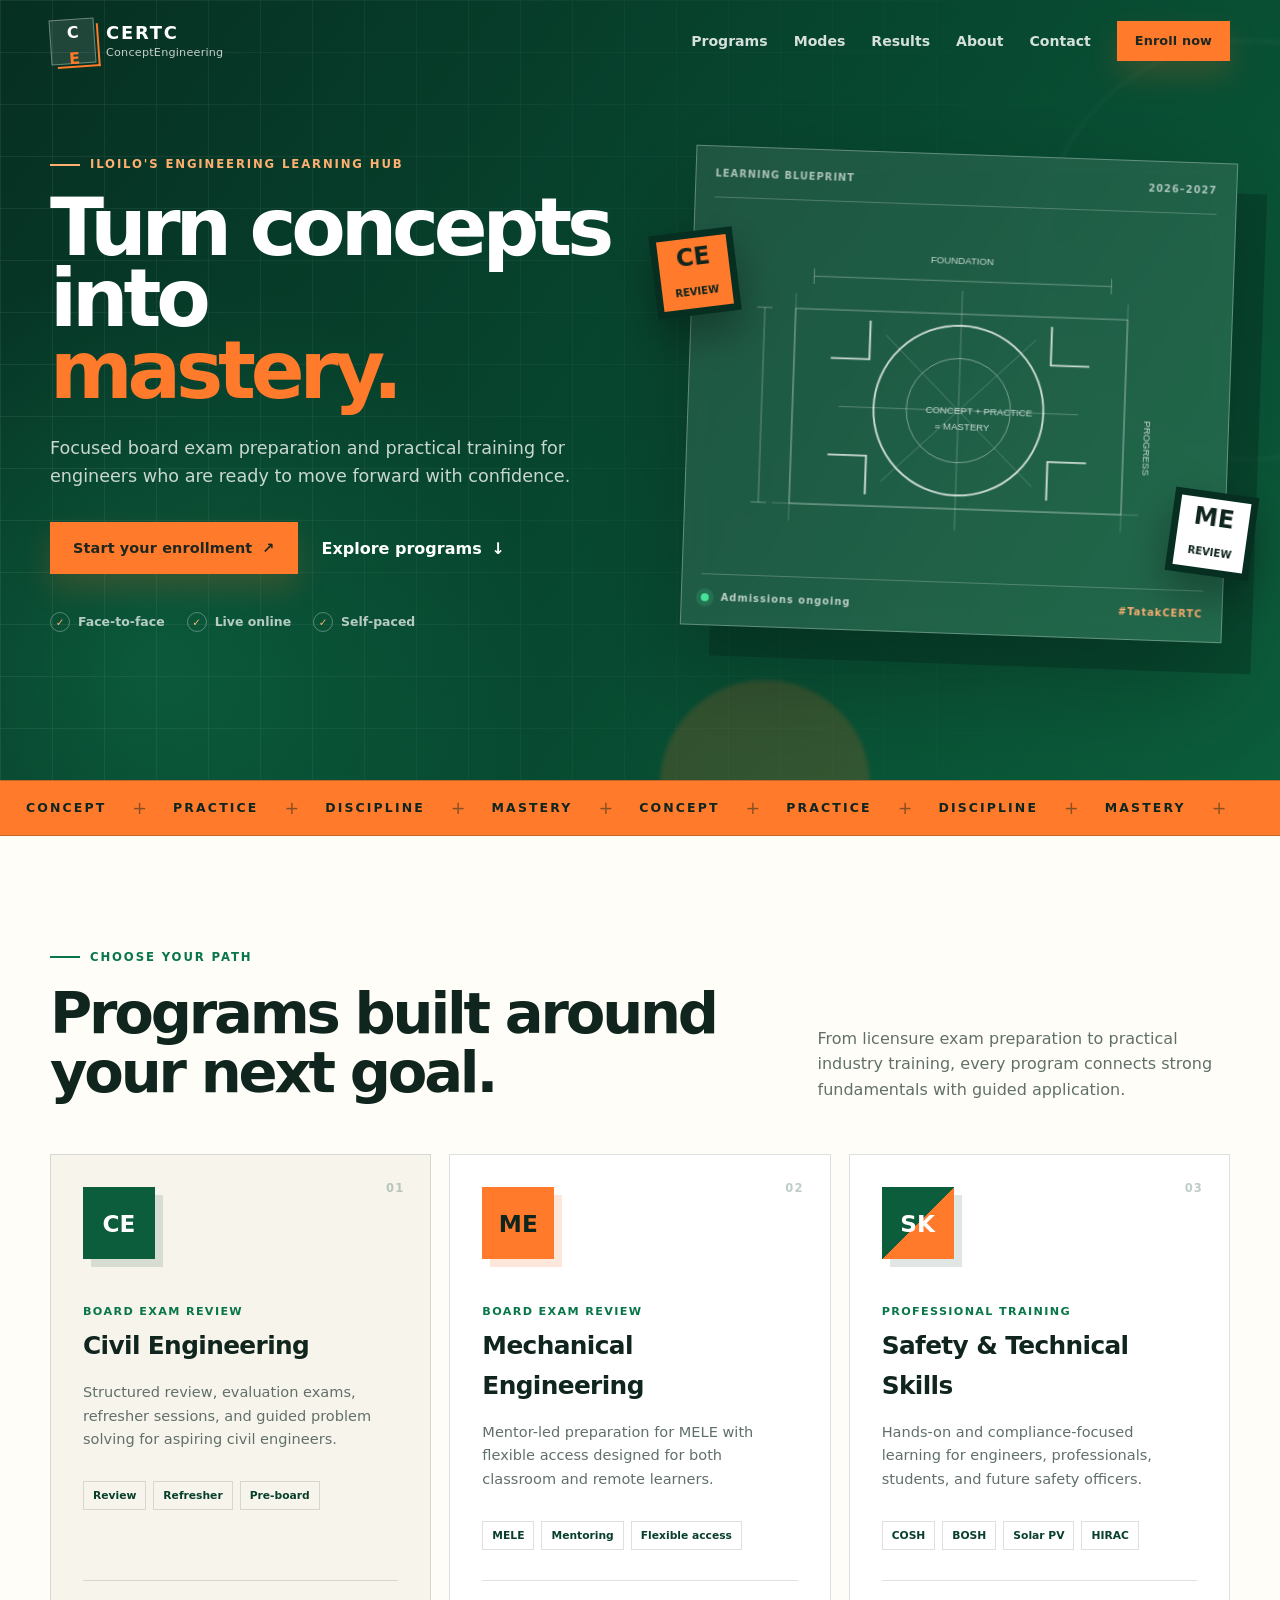
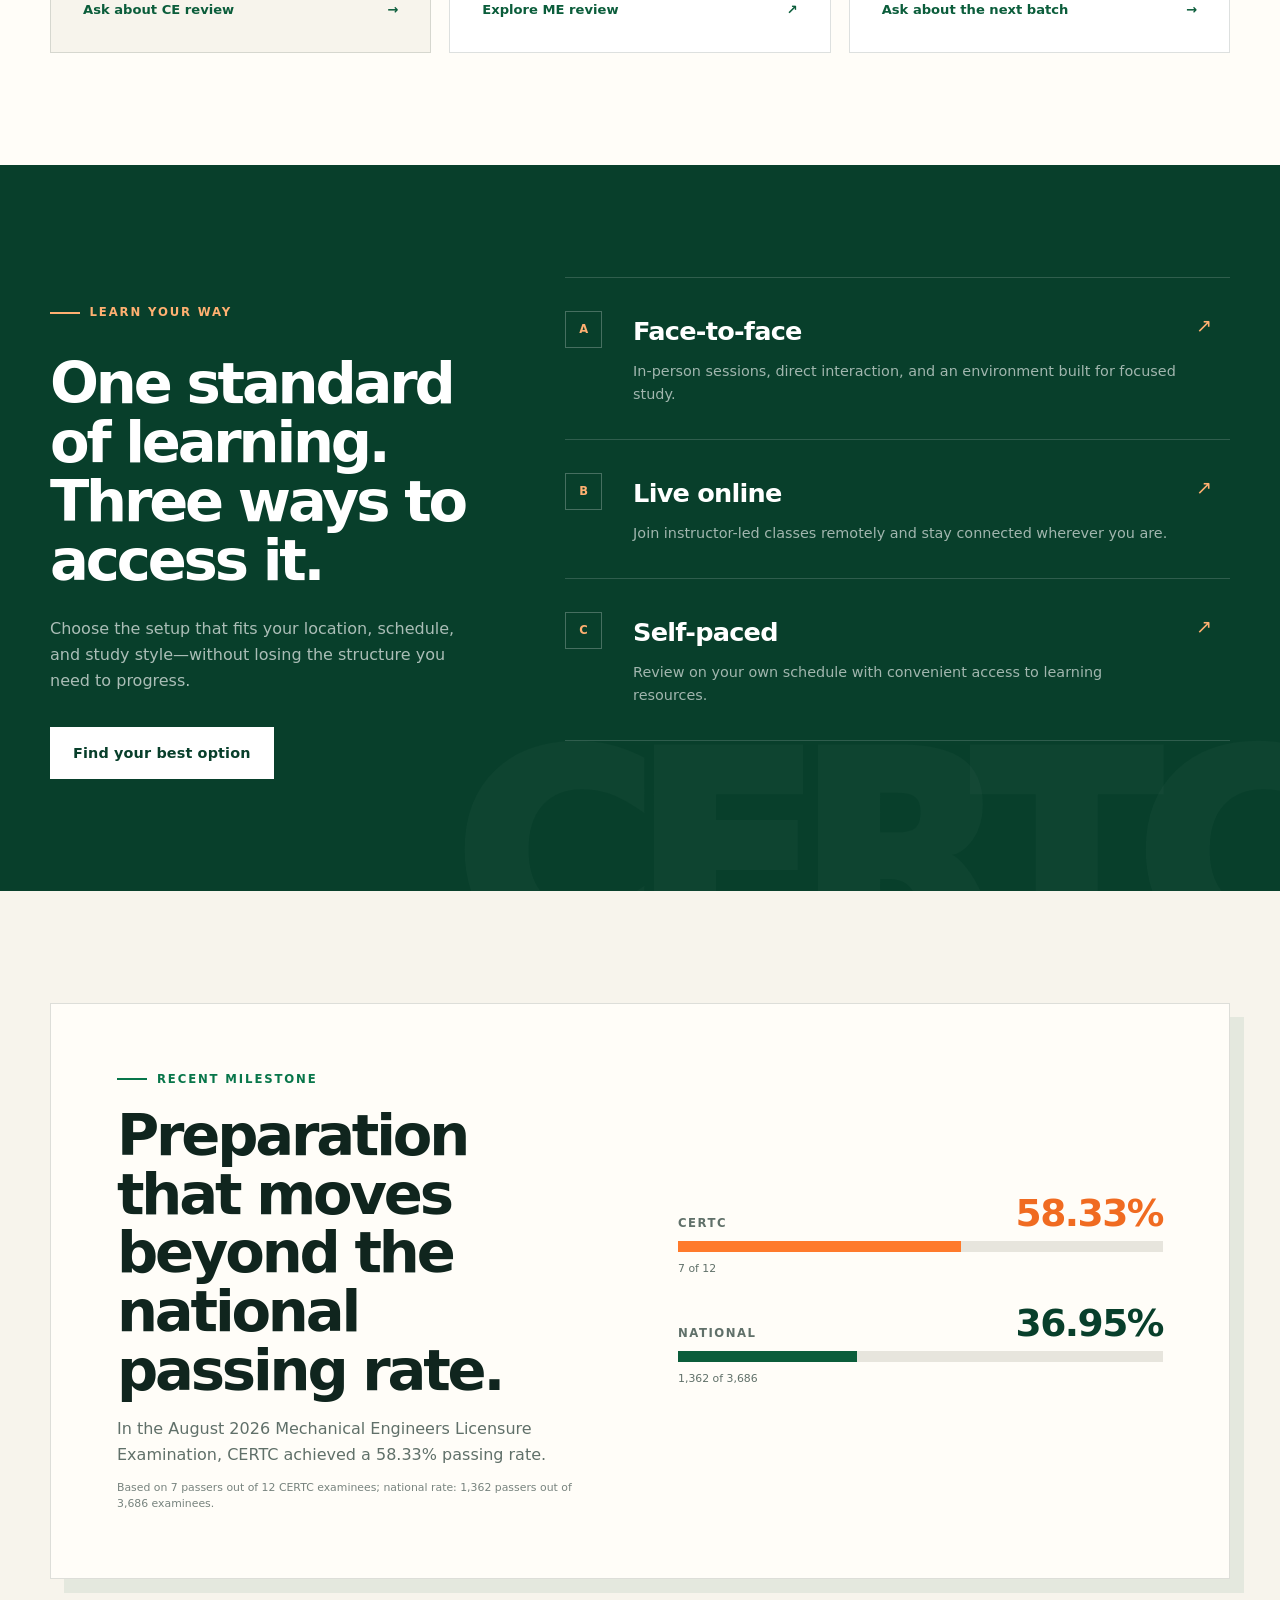
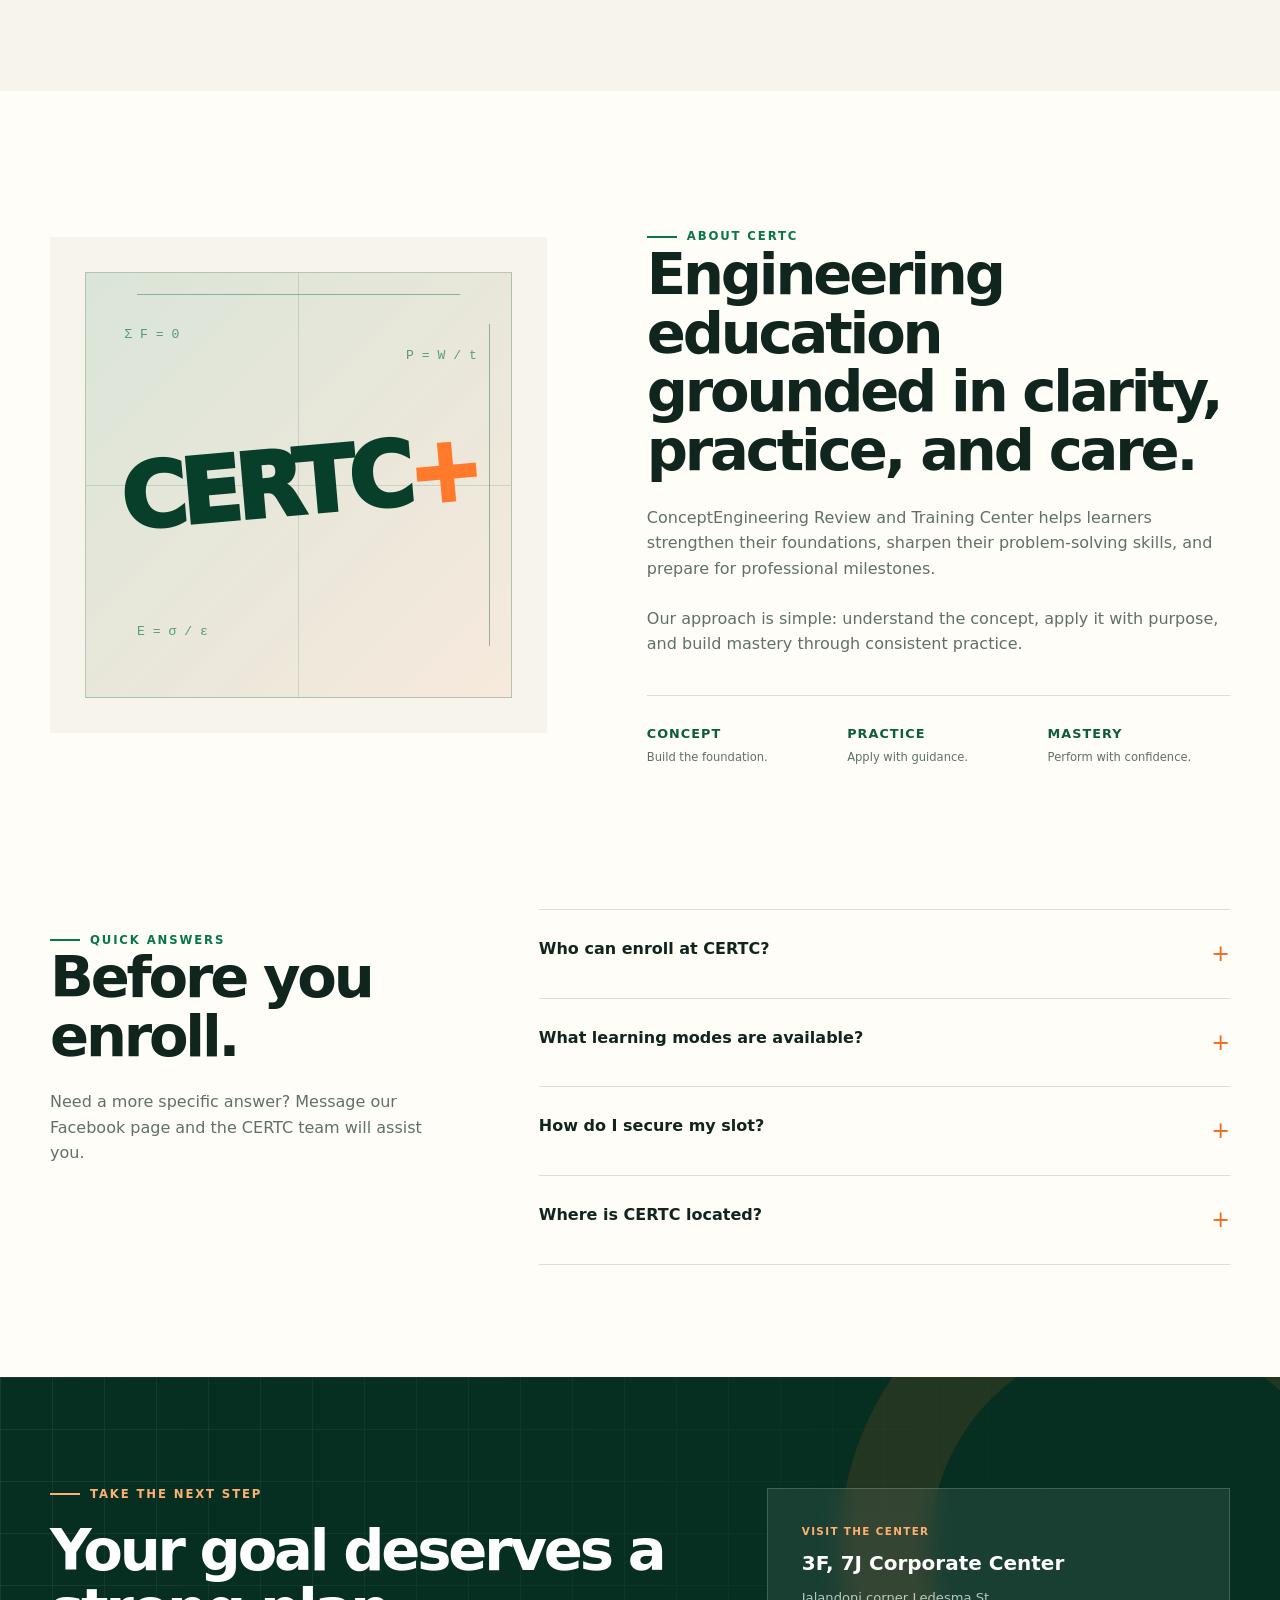
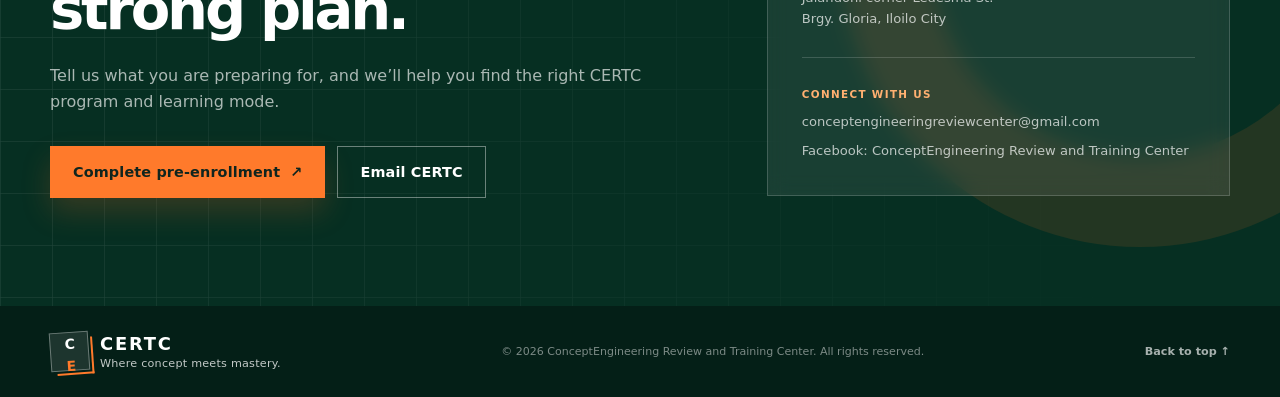
==== index.html @ d8541976 "Build public CERTC website" ====
<!doctype html>
<html lang="en">
<head>
  <meta charset="utf-8">
  <meta name="viewport" content="width=device-width, initial-scale=1">
  <meta name="description" content="ConceptEngineering Review and Training Center offers board exam review, engineering training, and practical skills development in Iloilo City.">
  <meta name="theme-color" content="#0b5d3b">
  <meta property="og:title" content="CERTC | Where Concept Meets Mastery">
  <meta property="og:description" content="Board exam preparation and hands-on engineering training built for future professionals.">
  <meta property="og:type" content="website">
  <title>CERTC | Where Concept Meets Mastery</title>
  <link rel="stylesheet" href="styles.css">
  <script src="script.js" defer></script>
</head>
<body>
  <a class="skip-link" href="#main">Skip to content</a>

  <header class="site-header" data-header>
    <div class="container nav-wrap">
      <a class="brand" href="#home" aria-label="CERTC home">
        <span class="brand-mark" aria-hidden="true">
          <span class="brand-c">C</span><span class="brand-e">E</span>
        </span>
        <span class="brand-copy">
          <strong>CERTC</strong>
          <small>ConceptEngineering</small>
        </span>
      </a>

      <button class="nav-toggle" type="button" aria-expanded="false" aria-controls="site-nav" data-nav-toggle>
        <span class="sr-only">Open navigation</span>
        <span></span><span></span><span></span>
      </button>

      <nav class="site-nav" id="site-nav" aria-label="Primary navigation" data-nav>
        <a href="#programs">Programs</a>
        <a href="#modes">Modes</a>
        <a href="#results">Results</a>
        <a href="#about">About</a>
        <a href="#contact">Contact</a>
        <a class="button button-small" href="https://forms.gle/C2k5zzbFbLTHfvHN9" target="_blank" rel="noreferrer">Enroll now</a>
      </nav>
    </div>
  </header>

  <main id="main">
    <section class="hero" id="home">
      <div class="hero-grid" aria-hidden="true"></div>
      <div class="hero-orb hero-orb-one" aria-hidden="true"></div>
      <div class="hero-orb hero-orb-two" aria-hidden="true"></div>

      <div class="container hero-layout">
        <div class="hero-copy reveal">
          <p class="eyebrow"><span></span> Iloilo's engineering learning hub</p>
          <h1>Turn concepts into <em>mastery.</em></h1>
          <p class="hero-lead">Focused board exam preparation and practical training for engineers who are ready to move forward with confidence.</p>
          <div class="hero-actions">
            <a class="button" href="https://forms.gle/C2k5zzbFbLTHfvHN9" target="_blank" rel="noreferrer">Start your enrollment <span aria-hidden="true">↗</span></a>
            <a class="text-link" href="#programs">Explore programs <span aria-hidden="true">↓</span></a>
          </div>
          <div class="hero-trust" aria-label="Available learning options">
            <span>Face-to-face</span>
            <span>Live online</span>
            <span>Self-paced</span>
          </div>
        </div>

        <div class="hero-visual reveal reveal-delay">
          <div class="blueprint-card">
            <div class="blueprint-topline">
              <span>LEARNING BLUEPRINT</span>
              <span>2026–2027</span>
            </div>
            <div class="blueprint-drawing" aria-hidden="true">
              <svg viewBox="0 0 520 390" role="img">
                <title>Abstract engineering blueprint</title>
                <g fill="none" stroke="currentColor">
                  <path d="M88 314V112h344v202z" opacity=".55"/>
                  <path d="M70 314h380M88 96v236M432 96v236" opacity=".28"/>
                  <circle cx="260" cy="212" r="88" stroke-width="2"/>
                  <circle cx="260" cy="212" r="54" opacity=".55"/>
                  <path d="M260 88v248M136 212h248" opacity=".35"/>
                  <path d="M182 136l156 152M338 136L182 288" opacity=".3"/>
                  <path d="M126 162h40v-40M394 162h-40v-40M126 262h40v40M394 262h-40v40" stroke-width="2"/>
                  <path d="M106 78h308M106 70v16M414 70v16M56 112v202M48 112h16M48 314h16" opacity=".45"/>
                </g>
                <g fill="currentColor" font-family="Arial, sans-serif" font-size="10">
                  <text x="226" y="216">CONCEPT + PRACTICE</text>
                  <text x="236" y="232">= MASTERY</text>
                  <text x="226" y="60">FOUNDATION</text>
                  <text x="453" y="216" transform="rotate(90 453 216)">PROGRESS</text>
                </g>
              </svg>
            </div>
            <div class="blueprint-caption">
              <span class="status-dot"></span>
              <span>Admissions ongoing</span>
              <strong>#TatakCERTC</strong>
            </div>
          </div>
          <div class="floating-note note-one"><strong>CE</strong><span>Review</span></div>
          <div class="floating-note note-two"><strong>ME</strong><span>Review</span></div>
        </div>
      </div>
    </section>

    <section class="ticker" aria-label="CERTC learning focus">
      <div class="ticker-track">
        <span>CONCEPT</span><i>+</i><span>PRACTICE</span><i>+</i><span>DISCIPLINE</span><i>+</i><span>MASTERY</span><i>+</i>
        <span>CONCEPT</span><i>+</i><span>PRACTICE</span><i>+</i><span>DISCIPLINE</span><i>+</i><span>MASTERY</span><i>+</i>
      </div>
    </section>

    <section class="section programs" id="programs">
      <div class="container">
        <div class="section-heading reveal">
          <div>
            <p class="eyebrow dark"><span></span> Choose your path</p>
            <h2>Programs built around your next goal.</h2>
          </div>
          <p>From licensure exam preparation to practical industry training, every program connects strong fundamentals with guided application.</p>
        </div>

        <div class="program-grid">
          <article class="program-card program-featured reveal">
            <div class="program-number">01</div>
            <div class="program-icon" aria-hidden="true">CE</div>
            <p class="card-kicker">Board exam review</p>
            <h3>Civil Engineering</h3>
            <p>Structured review, evaluation exams, refresher sessions, and guided problem solving for aspiring civil engineers.</p>
            <ul class="tag-list" aria-label="Civil Engineering program features">
              <li>Review</li><li>Refresher</li><li>Pre-board</li>
            </ul>
            <a href="#contact" class="card-link">Ask about CE review <span aria-hidden="true">→</span></a>
          </article>

          <article class="program-card reveal">
            <div class="program-number">02</div>
            <div class="program-icon orange" aria-hidden="true">ME</div>
            <p class="card-kicker">Board exam review</p>
            <h3>Mechanical Engineering</h3>
            <p>Mentor-led preparation for MELE with flexible access designed for both classroom and remote learners.</p>
            <ul class="tag-list" aria-label="Mechanical Engineering program features">
              <li>MELE</li><li>Mentoring</li><li>Flexible access</li>
            </ul>
            <a href="https://forms.gle/fsKXV4sPPTVLDUfm8" target="_blank" rel="noreferrer" class="card-link">Explore ME review <span aria-hidden="true">↗</span></a>
          </article>

          <article class="program-card reveal">
            <div class="program-number">03</div>
            <div class="program-icon mixed" aria-hidden="true">SK</div>
            <p class="card-kicker">Professional training</p>
            <h3>Safety & Technical Skills</h3>
            <p>Hands-on and compliance-focused learning for engineers, professionals, students, and future safety officers.</p>
            <ul class="tag-list" aria-label="Technical training examples">
              <li>COSH</li><li>BOSH</li><li>Solar PV</li><li>HIRAC</li>
            </ul>
            <a href="#contact" class="card-link">Ask about the next batch <span aria-hidden="true">→</span></a>
          </article>
        </div>
      </div>
    </section>

    <section class="section modes" id="modes">
      <div class="container modes-layout">
        <div class="modes-copy reveal">
          <p class="eyebrow light"><span></span> Learn your way</p>
          <h2>One standard of learning. Three ways to access it.</h2>
          <p>Choose the setup that fits your location, schedule, and study style—without losing the structure you need to progress.</p>
          <a class="button button-light" href="https://forms.gle/C2k5zzbFbLTHfvHN9" target="_blank" rel="noreferrer">Find your best option</a>
        </div>

        <div class="mode-list">
          <article class="mode-item reveal">
            <span class="mode-index">A</span>
            <div><h3>Face-to-face</h3><p>In-person sessions, direct interaction, and an environment built for focused study.</p></div>
            <span class="mode-arrow" aria-hidden="true">↗</span>
          </article>
          <article class="mode-item reveal">
            <span class="mode-index">B</span>
            <div><h3>Live online</h3><p>Join instructor-led classes remotely and stay connected wherever you are.</p></div>
            <span class="mode-arrow" aria-hidden="true">↗</span>
          </article>
          <article class="mode-item reveal">
            <span class="mode-index">C</span>
            <div><h3>Self-paced</h3><p>Review on your own schedule with convenient access to learning resources.</p></div>
            <span class="mode-arrow" aria-hidden="true">↗</span>
          </article>
        </div>
      </div>
    </section>

    <section class="section results" id="results">
      <div class="container">
        <div class="results-panel reveal">
          <div class="results-copy">
            <p class="eyebrow dark"><span></span> Recent milestone</p>
            <h2>Preparation that moves beyond the national passing rate.</h2>
            <p>In the August 2026 Mechanical Engineers Licensure Examination, CERTC achieved a 58.33% passing rate.</p>
            <small>Based on 7 passers out of 12 CERTC examinees; national rate: 1,362 passers out of 3,686 examinees.</small>
          </div>
          <div class="stat-comparison" aria-label="August 2026 MELE passing rates">
            <div class="stat-block certc-stat">
              <span class="stat-label">CERTC</span>
              <strong data-count="58.33">58.33%</strong>
              <div class="stat-bar"><span style="--bar: 58.33%"></span></div>
              <small>7 of 12</small>
            </div>
            <div class="stat-block">
              <span class="stat-label">National</span>
              <strong data-count="36.95">36.95%</strong>
              <div class="stat-bar"><span style="--bar: 36.95%"></span></div>
              <small>1,362 of 3,686</small>
            </div>
          </div>
        </div>
      </div>
    </section>

    <section class="section about" id="about">
      <div class="container about-layout">
        <div class="about-visual reveal" aria-hidden="true">
          <div class="about-frame">
            <div class="formula formula-one">Σ F = 0</div>
            <div class="formula formula-two">P = W / t</div>
            <div class="formula formula-three">E = σ / ε</div>
            <div class="about-monogram">CERTC</div>
            <span class="dimension-line dimension-top"></span>
            <span class="dimension-line dimension-side"></span>
          </div>
        </div>
        <div class="about-copy reveal">
          <p class="eyebrow dark"><span></span> About CERTC</p>
          <h2>Engineering education grounded in clarity, practice, and care.</h2>
          <p>ConceptEngineering Review and Training Center helps learners strengthen their foundations, sharpen their problem-solving skills, and prepare for professional milestones.</p>
          <p>Our approach is simple: understand the concept, apply it with purpose, and build mastery through consistent practice.</p>
          <div class="value-row">
            <div><strong>Concept</strong><span>Build the foundation.</span></div>
            <div><strong>Practice</strong><span>Apply with guidance.</span></div>
            <div><strong>Mastery</strong><span>Perform with confidence.</span></div>
          </div>
        </div>
      </div>
    </section>

    <section class="section faq" id="faq">
      <div class="container faq-layout">
        <div class="faq-heading reveal">
          <p class="eyebrow dark"><span></span> Quick answers</p>
          <h2>Before you enroll.</h2>
          <p>Need a more specific answer? Message our Facebook page and the CERTC team will assist you.</p>
        </div>
        <div class="accordion" data-accordion>
          <details class="reveal">
            <summary>Who can enroll at CERTC?<span aria-hidden="true">+</span></summary>
            <p>Engineering graduates preparing for licensure exams, students strengthening their foundations, and professionals pursuing technical or safety training may enroll in applicable programs.</p>
          </details>
          <details class="reveal">
            <summary>What learning modes are available?<span aria-hidden="true">+</span></summary>
            <p>Availability depends on the program. CERTC offers face-to-face, live online, and self-paced options across selected review programs.</p>
          </details>
          <details class="reveal">
            <summary>How do I secure my slot?<span aria-hidden="true">+</span></summary>
            <p>Open the pre-enrollment form, complete the required details, follow the payment instructions, and send your proof of payment to the CERTC Facebook page for confirmation.</p>
          </details>
          <details class="reveal">
            <summary>Where is CERTC located?<span aria-hidden="true">+</span></summary>
            <p>CERTC is at 3F, 7J Corporate Center, Jalandoni corner Ledesma Street, Barangay Gloria, Iloilo City.</p>
          </details>
        </div>
      </div>
    </section>

    <section class="contact" id="contact">
      <div class="contact-grid" aria-hidden="true"></div>
      <div class="container contact-layout">
        <div class="contact-copy reveal">
          <p class="eyebrow light"><span></span> Take the next step</p>
          <h2>Your goal deserves a strong plan.</h2>
          <p>Tell us what you are preparing for, and we’ll help you find the right CERTC program and learning mode.</p>
          <div class="contact-actions">
            <a class="button button-orange" href="https://forms.gle/C2k5zzbFbLTHfvHN9" target="_blank" rel="noreferrer">Complete pre-enrollment <span aria-hidden="true">↗</span></a>
            <a class="button button-ghost" href="mailto:conceptengineeringreviewcenter@gmail.com">Email CERTC</a>
          </div>
        </div>
        <address class="contact-card reveal">
          <p class="contact-label">Visit the center</p>
          <strong>3F, 7J Corporate Center</strong>
          <span>Jalandoni corner Ledesma St.<br>Brgy. Gloria, Iloilo City</span>
          <hr>
          <p class="contact-label">Connect with us</p>
          <a href="mailto:conceptengineeringreviewcenter@gmail.com">conceptengineeringreviewcenter@gmail.com</a>
          <span>Facebook: ConceptEngineering Review and Training Center</span>
        </address>
      </div>
    </section>
  </main>

  <footer class="site-footer">
    <div class="container footer-layout">
      <a class="brand footer-brand" href="#home" aria-label="Back to top">
        <span class="brand-mark" aria-hidden="true"><span class="brand-c">C</span><span class="brand-e">E</span></span>
        <span class="brand-copy"><strong>CERTC</strong><small>Where concept meets mastery.</small></span>
      </a>
      <p>© <span data-year></span> ConceptEngineering Review and Training Center. All rights reserved.</p>
      <a class="back-top" href="#home">Back to top ↑</a>
    </div>
  </footer>
</body>
</html>
---- styles.css ----
:root {
  --green-950: #062f22;
  --green-900: #083f2b;
  --green-800: #0b5d3b;
  --green-700: #08764a;
  --green-500: #19a86b;
  --orange-600: #f06b21;
  --orange-500: #ff7a2b;
  --orange-300: #ffb071;
  --cream: #f7f4ec;
  --paper: #fffdf8;
  --ink: #10251e;
  --muted: #607069;
  --line: rgba(16, 37, 30, .14);
  --shadow: 0 30px 80px rgba(5, 54, 36, .14);
  --radius: 24px;
  --container: min(1180px, calc(100% - 40px));
}

* { box-sizing: border-box; }
html { scroll-behavior: smooth; scroll-padding-top: 90px; }
body {
  margin: 0;
  background: var(--paper);
  color: var(--ink);
  font-family: Inter, ui-sans-serif, system-ui, -apple-system, BlinkMacSystemFont, "Segoe UI", sans-serif;
  line-height: 1.6;
  overflow-x: hidden;
}

body.nav-open { overflow: hidden; }
a { color: inherit; }
img, svg { display: block; max-width: 100%; }
button, input, textarea { font: inherit; }

.container { width: var(--container); margin-inline: auto; }
.sr-only {
  position: absolute;
  width: 1px;
  height: 1px;
  padding: 0;
  margin: -1px;
  overflow: hidden;
  clip: rect(0, 0, 0, 0);
  white-space: nowrap;
  border: 0;
}
.skip-link {
  position: fixed;
  z-index: 999;
  top: 12px;
  left: 12px;
  padding: 10px 14px;
  background: white;
  color: var(--green-900);
  border-radius: 8px;
  transform: translateY(-150%);
}
.skip-link:focus { transform: translateY(0); }

.site-header {
  position: fixed;
  z-index: 100;
  inset: 0 0 auto;
  height: 82px;
  color: white;
  transition: background .25s ease, box-shadow .25s ease, height .25s ease;
}
.site-header.scrolled {
  height: 72px;
  background: rgba(6, 47, 34, .93);
  box-shadow: 0 10px 40px rgba(0, 0, 0, .18);
  backdrop-filter: blur(14px);
}
.nav-wrap { height: 100%; display: flex; align-items: center; justify-content: space-between; }
.brand { display: inline-flex; align-items: center; gap: 11px; text-decoration: none; }
.brand-mark {
  position: relative;
  display: grid;
  place-items: center;
  width: 45px;
  height: 45px;
  border: 1px solid rgba(255,255,255,.35);
  background: rgba(255,255,255,.1);
  font-weight: 900;
  letter-spacing: -.12em;
  transform: rotate(-4deg);
}
.brand-mark::after {
  content: "";
  position: absolute;
  inset: 5px -5px -5px 5px;
  border-right: 2px solid var(--orange-500);
  border-bottom: 2px solid var(--orange-500);
}
.brand-c { color: #fff; }
.brand-e { color: var(--orange-500); }
.brand-copy { display: grid; line-height: 1.05; }
.brand-copy strong { font-size: 1.12rem; letter-spacing: .1em; }
.brand-copy small { margin-top: 4px; font-size: .7rem; opacity: .76; letter-spacing: .02em; }

.site-nav { display: flex; align-items: center; gap: 26px; }
.site-nav > a:not(.button) {
  position: relative;
  color: rgba(255,255,255,.83);
  font-size: .88rem;
  font-weight: 650;
  text-decoration: none;
}
.site-nav > a:not(.button)::after {
  content: "";
  position: absolute;
  left: 0;
  right: 100%;
  bottom: -8px;
  height: 2px;
  background: var(--orange-500);
  transition: right .2s ease;
}
.site-nav > a:not(.button):hover::after,
.site-nav > a:not(.button):focus-visible::after { right: 0; }
.nav-toggle { display: none; }

.button {
  display: inline-flex;
  align-items: center;
  justify-content: center;
  gap: 10px;
  min-height: 52px;
  padding: 0 22px;
  border: 1px solid var(--orange-500);
  background: var(--orange-500);
  color: #1e271f;
  font-size: .9rem;
  font-weight: 800;
  letter-spacing: .01em;
  text-decoration: none;
  box-shadow: 0 14px 30px rgba(240,107,33,.2);
  transition: transform .2s ease, box-shadow .2s ease, background .2s ease;
}
.button:hover { transform: translateY(-2px); background: var(--orange-300); box-shadow: 0 18px 34px rgba(240,107,33,.28); }
.button:focus-visible, a:focus-visible, button:focus-visible, summary:focus-visible { outline: 3px solid #ffd4b3; outline-offset: 4px; }
.button-small { min-height: 40px; padding-inline: 17px; font-size: .8rem; }
.button-light { background: white; border-color: white; color: var(--green-900); box-shadow: none; }
.button-light:hover { background: var(--orange-300); border-color: var(--orange-300); }
.button-orange { background: var(--orange-500); color: var(--ink); }
.button-ghost { background: transparent; color: white; border-color: rgba(255,255,255,.4); box-shadow: none; }
.button-ghost:hover { background: white; color: var(--green-900); border-color: white; }

.hero {
  position: relative;
  min-height: 780px;
  padding: 154px 0 96px;
  background:
    radial-gradient(circle at 12% 85%, rgba(25,168,107,.25), transparent 30%),
    linear-gradient(125deg, var(--green-950), #074a31 58%, #0b5d3b);
  color: white;
  isolation: isolate;
  overflow: hidden;
}
.hero-grid,
.contact-grid {
  position: absolute;
  z-index: -1;
  inset: 0;
  opacity: .11;
  background-image:
    linear-gradient(rgba(255,255,255,.6) 1px, transparent 1px),
    linear-gradient(90deg, rgba(255,255,255,.6) 1px, transparent 1px);
  background-size: 52px 52px;
  mask-image: linear-gradient(to right, black, transparent 90%);
}
.hero-orb { position: absolute; z-index: -1; border-radius: 50%; filter: blur(2px); }
.hero-orb-one { width: 420px; height: 420px; right: -180px; top: 40px; border: 1px solid rgba(255,255,255,.15); }
.hero-orb-two { width: 210px; height: 210px; right: 32%; bottom: -110px; background: rgba(240,107,33,.18); }
.hero-layout { display: grid; grid-template-columns: 1.02fr .98fr; align-items: center; gap: 74px; }
.eyebrow {
  display: flex;
  align-items: center;
  gap: 10px;
  margin: 0 0 18px;
  color: var(--orange-300);
  font-size: .73rem;
  font-weight: 800;
  letter-spacing: .16em;
  text-transform: uppercase;
}
.eyebrow span { width: 30px; height: 2px; background: currentColor; }
.eyebrow.dark { color: var(--green-700); }
.eyebrow.light { color: var(--orange-300); }
.hero h1 {
  max-width: 670px;
  margin: 0;
  font-size: clamp(3.5rem, 6.2vw, 6.9rem);
  line-height: .9;
  letter-spacing: -.065em;
}
.hero h1 em { display: block; color: var(--orange-500); font-style: normal; }
.hero-lead { max-width: 610px; margin: 28px 0 32px; color: rgba(255,255,255,.78); font-size: 1.1rem; }
.hero-actions { display: flex; align-items: center; gap: 24px; }
.text-link { color: white; font-weight: 750; text-decoration: none; }
.text-link span { display: inline-block; margin-left: 4px; transition: transform .2s ease; }
.text-link:hover span { transform: translateY(3px); }
.hero-trust { display: flex; flex-wrap: wrap; gap: 22px; margin-top: 38px; }
.hero-trust span { display: flex; align-items: center; gap: 8px; color: rgba(255,255,255,.7); font-size: .78rem; font-weight: 700; }
.hero-trust span::before { content: "✓"; display: grid; place-items: center; width: 18px; height: 18px; border: 1px solid rgba(255,255,255,.3); border-radius: 50%; color: var(--orange-300); font-size: .65rem; }

.hero-visual { position: relative; }
.blueprint-card {
  position: relative;
  padding: 19px;
  border: 1px solid rgba(255,255,255,.3);
  background: rgba(255,255,255,.09);
  box-shadow: 30px 30px 0 rgba(3,33,23,.32), 0 40px 100px rgba(0,0,0,.25);
  backdrop-filter: blur(12px);
  transform: rotate(2deg);
}
.blueprint-topline, .blueprint-caption { display: flex; justify-content: space-between; align-items: center; gap: 12px; font-size: .61rem; font-weight: 800; letter-spacing: .11em; }
.blueprint-topline { padding-bottom: 15px; border-bottom: 1px solid rgba(255,255,255,.22); color: rgba(255,255,255,.63); }
.blueprint-drawing { color: rgba(255,255,255,.76); }
.blueprint-caption { padding-top: 15px; border-top: 1px solid rgba(255,255,255,.22); }
.blueprint-caption strong { color: var(--orange-300); }
.status-dot { width: 8px; height: 8px; border-radius: 50%; background: #43e398; box-shadow: 0 0 0 5px rgba(67,227,152,.14); }
.blueprint-caption span:nth-child(2) { margin-right: auto; color: rgba(255,255,255,.7); }
.floating-note {
  position: absolute;
  display: grid;
  place-items: center;
  width: 84px;
  height: 84px;
  border: 7px solid var(--green-950);
  background: var(--orange-500);
  color: var(--ink);
  box-shadow: 0 20px 40px rgba(0,0,0,.3);
  transform: rotate(-7deg);
}
.floating-note strong { font-size: 1.5rem; line-height: 1; }
.floating-note span { font-size: .63rem; font-weight: 800; text-transform: uppercase; }
.note-one { top: 16%; left: -35px; }
.note-two { right: -24px; bottom: 12%; background: white; transform: rotate(8deg); }

.ticker { overflow: hidden; background: var(--orange-500); color: var(--ink); border-block: 1px solid rgba(16,37,30,.25); }
.ticker-track { display: flex; width: max-content; align-items: center; padding: 13px 0; animation: ticker 24s linear infinite; }
.ticker span { padding-inline: 26px; font-size: .78rem; font-weight: 900; letter-spacing: .17em; }
.ticker i { font-style: normal; font-size: 1.1rem; opacity: .5; }
@keyframes ticker { to { transform: translateX(-50%); } }

.section { padding: 112px 0; }
.section-heading { display: grid; grid-template-columns: 1.25fr .75fr; align-items: end; gap: 80px; margin-bottom: 52px; }
.section-heading h2,
.modes h2,
.results h2,
.about h2,
.faq h2,
.contact h2 {
  margin: 0;
  font-size: clamp(2.45rem, 4.5vw, 4.5rem);
  line-height: 1.02;
  letter-spacing: -.055em;
}
.section-heading > p, .modes-copy > p, .about-copy > p, .faq-heading > p { margin: 0; color: var(--muted); }

.programs { background: var(--paper); }
.program-grid { display: grid; grid-template-columns: repeat(3, 1fr); gap: 18px; }
.program-card {
  position: relative;
  display: flex;
  flex-direction: column;
  min-height: 470px;
  padding: 32px;
  border: 1px solid var(--line);
  background: white;
  overflow: hidden;
  transition: transform .25s ease, box-shadow .25s ease, border-color .25s ease;
}
.program-card:hover { transform: translateY(-8px); border-color: rgba(8,118,74,.35); box-shadow: var(--shadow); }
.program-featured { background: var(--cream); }
.program-number { position: absolute; top: 24px; right: 26px; color: rgba(8,63,43,.26); font-size: .72rem; font-weight: 900; letter-spacing: .1em; }
.program-icon { display: grid; place-items: center; width: 72px; height: 72px; margin-bottom: 44px; background: var(--green-800); color: white; font-size: 1.45rem; font-weight: 900; box-shadow: 8px 8px 0 rgba(8,63,43,.13); }
.program-icon.orange { background: var(--orange-500); color: var(--ink); box-shadow: 8px 8px 0 rgba(240,107,33,.16); }
.program-icon.mixed { background: linear-gradient(135deg, var(--green-800) 50%, var(--orange-500) 50%); }
.card-kicker { margin: 0 0 5px; color: var(--green-700); font-size: .7rem; font-weight: 850; letter-spacing: .12em; text-transform: uppercase; }
.program-card h3 { margin: 0; font-size: 1.55rem; letter-spacing: -.025em; }
.program-card > p:not(.card-kicker) { color: var(--muted); font-size: .91rem; }
.tag-list { display: flex; flex-wrap: wrap; gap: 7px; margin: 16px 0 30px; padding: 0; list-style: none; }
.tag-list li { padding: 5px 9px; border: 1px solid var(--line); color: var(--green-900); font-size: .67rem; font-weight: 750; }
.card-link { display: flex; justify-content: space-between; align-items: center; margin-top: auto; padding-top: 18px; border-top: 1px solid var(--line); color: var(--green-800); font-size: .82rem; font-weight: 850; text-decoration: none; }
.card-link span { transition: transform .2s ease; }
.card-link:hover span { transform: translateX(5px); }

.modes { position: relative; background: var(--green-900); color: white; overflow: hidden; }
.modes::before { content: "CERTC"; position: absolute; right: -30px; bottom: -105px; color: rgba(255,255,255,.025); font-size: 17rem; font-weight: 950; line-height: 1; letter-spacing: -.08em; }
.modes-layout { position: relative; display: grid; grid-template-columns: .78fr 1.22fr; gap: 90px; align-items: start; }
.modes-copy { position: sticky; top: 120px; }
.modes-copy > p { margin: 26px 0 34px; color: rgba(255,255,255,.66); }
.mode-list { border-top: 1px solid rgba(255,255,255,.16); }
.mode-item { display: grid; grid-template-columns: 48px 1fr 34px; gap: 20px; align-items: start; padding: 33px 0; border-bottom: 1px solid rgba(255,255,255,.16); }
.mode-index { display: grid; place-items: center; width: 37px; height: 37px; border: 1px solid rgba(255,255,255,.25); color: var(--orange-300); font-size: .72rem; font-weight: 900; }
.mode-item h3 { margin: 0 0 8px; font-size: 1.6rem; letter-spacing: -.03em; }
.mode-item p { margin: 0; color: rgba(255,255,255,.62); font-size: .9rem; }
.mode-arrow { color: var(--orange-300); font-size: 1.2rem; transition: transform .2s ease; }
.mode-item:hover .mode-arrow { transform: translate(4px, -4px); }

.results { background: var(--cream); }
.results-panel { display: grid; grid-template-columns: 1fr 1fr; gap: 76px; align-items: center; padding: 66px; border: 1px solid var(--line); background: var(--paper); box-shadow: 14px 14px 0 rgba(8,93,59,.08); }
.results-copy > p:not(.eyebrow) { margin-bottom: 12px; color: var(--muted); }
.results-copy > small { display: block; color: #77837e; font-size: .68rem; line-height: 1.5; }
.stat-comparison { display: grid; gap: 28px; }
.stat-block { display: grid; grid-template-columns: 1fr auto; align-items: end; gap: 8px 18px; }
.stat-label { color: var(--muted); font-size: .73rem; font-weight: 900; letter-spacing: .13em; text-transform: uppercase; }
.stat-block strong { color: var(--green-900); font-size: 2.35rem; line-height: 1; letter-spacing: -.04em; }
.certc-stat strong { color: var(--orange-600); }
.stat-bar { grid-column: 1 / -1; height: 11px; background: #e7e5dd; overflow: hidden; }
.stat-bar span { display: block; width: var(--bar); height: 100%; background: var(--green-800); transform-origin: left; animation: grow 1.1s ease both; }
.certc-stat .stat-bar span { background: var(--orange-500); }
.stat-block small { grid-column: 1 / -1; color: var(--muted); font-size: .68rem; }
@keyframes grow { from { transform: scaleX(0); } }

.about { background: var(--paper); }
.about-layout { display: grid; grid-template-columns: .92fr 1.08fr; align-items: center; gap: 100px; }
.about-visual { padding: 35px; background: var(--cream); }
.about-frame { position: relative; display: grid; place-items: center; aspect-ratio: 1; border: 1px solid rgba(8,93,59,.25); background: linear-gradient(135deg, rgba(8,118,74,.12), rgba(240,107,33,.08)); overflow: hidden; }
.about-frame::before, .about-frame::after { content: ""; position: absolute; background: rgba(8,93,59,.15); }
.about-frame::before { width: 1px; height: 100%; }
.about-frame::after { width: 100%; height: 1px; }
.about-monogram { z-index: 1; color: var(--green-900); font-size: clamp(3rem, 7vw, 6rem); font-weight: 950; letter-spacing: -.07em; transform: rotate(-5deg); }
.about-monogram::after { content: "+"; color: var(--orange-500); }
.formula { position: absolute; color: var(--green-700); font-family: ui-monospace, SFMono-Regular, Menlo, monospace; font-size: .82rem; opacity: .65; }
.formula-one { top: 12%; left: 9%; }
.formula-two { top: 17%; right: 8%; }
.formula-three { bottom: 13%; left: 12%; }
.dimension-line { position: absolute; opacity: .4; }
.dimension-top { inset: 5% 12% auto; border-top: 1px solid var(--green-800); }
.dimension-side { inset: 12% 5% 12% auto; border-right: 1px solid var(--green-800); }
.about-copy > p { margin: 24px 0 0; }
.value-row { display: grid; grid-template-columns: repeat(3, 1fr); gap: 18px; margin-top: 38px; padding-top: 28px; border-top: 1px solid var(--line); }
.value-row div { display: grid; gap: 4px; }
.value-row strong { color: var(--green-800); font-size: .8rem; text-transform: uppercase; letter-spacing: .08em; }
.value-row span { color: var(--muted); font-size: .72rem; }

.faq { padding-top: 30px; background: var(--paper); }
.faq-layout { display: grid; grid-template-columns: .72fr 1.28fr; gap: 100px; }
.faq-heading { position: sticky; top: 120px; align-self: start; }
.faq-heading > p { margin-top: 22px; }
.accordion { border-top: 1px solid var(--line); }
.accordion details { border-bottom: 1px solid var(--line); }
.accordion summary { display: flex; justify-content: space-between; gap: 20px; padding: 26px 0; cursor: pointer; font-weight: 800; list-style: none; }
.accordion summary::-webkit-details-marker { display: none; }
.accordion summary span { color: var(--orange-600); font-size: 1.4rem; font-weight: 400; transition: transform .2s ease; }
.accordion details[open] summary span { transform: rotate(45deg); }
.accordion details p { margin: -6px 50px 26px 0; color: var(--muted); font-size: .9rem; }

.contact { position: relative; padding: 108px 0; background: var(--green-950); color: white; overflow: hidden; isolation: isolate; }
.contact::after { content: ""; position: absolute; z-index: -1; width: 420px; height: 420px; right: -160px; top: -130px; border: 90px solid rgba(240,107,33,.12); border-radius: 50%; }
.contact-layout { display: grid; grid-template-columns: 1.15fr .85fr; align-items: center; gap: 90px; }
.contact-copy > p:not(.eyebrow) { max-width: 640px; margin: 24px 0 32px; color: rgba(255,255,255,.66); }
.contact-actions { display: flex; flex-wrap: wrap; gap: 12px; }
.contact-card { display: grid; gap: 8px; padding: 34px; border: 1px solid rgba(255,255,255,.18); background: rgba(255,255,255,.08); font-style: normal; backdrop-filter: blur(10px); }
.contact-card strong { font-size: 1.25rem; }
.contact-card span, .contact-card a { color: rgba(255,255,255,.7); font-size: .82rem; text-decoration: none; overflow-wrap: anywhere; }
.contact-card a:hover { color: var(--orange-300); }
.contact-label { margin: 0; color: var(--orange-300); font-size: .65rem; font-weight: 900; letter-spacing: .13em; text-transform: uppercase; }
.contact-card hr { width: 100%; margin: 20px 0; border: 0; border-top: 1px solid rgba(255,255,255,.16); }

.site-footer { padding: 26px 0; background: #041f17; color: white; }
.footer-layout { display: grid; grid-template-columns: auto 1fr auto; align-items: center; gap: 30px; }
.footer-brand .brand-mark { width: 39px; height: 39px; font-size: .87rem; }
.footer-layout > p { justify-self: center; margin: 0; color: rgba(255,255,255,.48); font-size: .69rem; text-align: center; }
.back-top { color: rgba(255,255,255,.65); font-size: .7rem; font-weight: 800; text-decoration: none; }
.back-top:hover { color: var(--orange-300); }

.reveal { opacity: 0; transform: translateY(24px); transition: opacity .7s ease, transform .7s ease; }
.reveal-delay { transition-delay: .13s; }
.reveal.is-visible { opacity: 1; transform: translateY(0); }

@media (max-width: 1000px) {
  .site-nav { gap: 18px; }
  .hero { min-height: auto; }
  .hero-layout { grid-template-columns: 1fr; gap: 80px; }
  .hero-copy { max-width: 760px; }
  .hero-visual { width: min(620px, 90%); margin-inline: auto; }
  .section-heading, .about-layout, .faq-layout { gap: 55px; }
  .program-card { min-height: 500px; padding: 27px; }
  .modes-layout { gap: 55px; }
  .results-panel { gap: 50px; padding: 48px; }
  .contact-layout { gap: 55px; }
}

@media (max-width: 820px) {
  :root { --container: min(100% - 30px, 680px); }
  .site-header { height: 70px; }
  .nav-toggle { display: grid; gap: 5px; padding: 9px; border: 0; background: transparent; }
  .nav-toggle span:not(.sr-only) { display: block; width: 24px; height: 2px; background: white; transition: transform .2s ease, opacity .2s ease; }
  .nav-toggle[aria-expanded="true"] span:nth-child(2) { transform: translateY(7px) rotate(45deg); }
  .nav-toggle[aria-expanded="true"] span:nth-child(3) { opacity: 0; }
  .nav-toggle[aria-expanded="true"] span:nth-child(4) { transform: translateY(-7px) rotate(-45deg); }
  .site-nav {
    position: fixed;
    inset: 70px 0 0;
    display: flex;
    flex-direction: column;
    align-items: stretch;
    gap: 0;
    padding: 28px 20px;
    background: var(--green-950);
    transform: translateX(100%);
    transition: transform .25s ease;
  }
  .site-nav.open { transform: translateX(0); }
  .site-nav > a:not(.button) { padding: 18px 8px; border-bottom: 1px solid rgba(255,255,255,.1); font-size: 1.15rem; }
  .site-nav .button { margin-top: 24px; }
  .hero { padding: 130px 0 90px; }
  .hero h1 { font-size: clamp(3.5rem, 15vw, 5.7rem); }
  .section { padding: 82px 0; }
  .section-heading { grid-template-columns: 1fr; gap: 22px; }
  .program-grid { grid-template-columns: 1fr; }
  .program-card { min-height: auto; }
  .modes-layout, .results-panel, .about-layout, .faq-layout, .contact-layout { grid-template-columns: 1fr; }
  .modes-copy, .faq-heading { position: static; }
  .results-panel { padding: 34px; }
  .about-visual { max-width: 570px; }
  .faq { padding-top: 10px; }
  .contact-card { max-width: 560px; }
  .footer-layout { grid-template-columns: 1fr auto; }
  .footer-layout > p { grid-column: 1 / -1; grid-row: 2; justify-self: start; text-align: left; }
}

@media (max-width: 560px) {
  :root { --container: calc(100% - 28px); }
  .brand-copy small { display: none; }
  .hero { padding-top: 118px; }
  .hero-lead { font-size: 1rem; }
  .hero-actions { align-items: flex-start; flex-direction: column; }
  .hero-trust { gap: 12px 18px; }
  .hero-visual { width: 100%; }
  .blueprint-card { padding: 12px; box-shadow: 14px 14px 0 rgba(3,33,23,.32); }
  .floating-note { width: 65px; height: 65px; border-width: 5px; }
  .floating-note strong { font-size: 1.15rem; }
  .note-one { left: -6px; }
  .note-two { right: -4px; }
  .section-heading h2, .modes h2, .results h2, .about h2, .faq h2, .contact h2 { font-size: 2.55rem; }
  .program-card { padding: 25px; }
  .modes::before { font-size: 8rem; bottom: -40px; }
  .mode-item { grid-template-columns: 40px 1fr; }
  .mode-arrow { display: none; }
  .results-panel { padding: 26px; box-shadow: 8px 8px 0 rgba(8,93,59,.08); }
  .stat-block strong { font-size: 1.9rem; }
  .about-visual { padding: 18px; }
  .value-row { grid-template-columns: 1fr; }
  .contact-actions { flex-direction: column; align-items: stretch; }
  .contact-card { padding: 25px; }
  .footer-layout { gap: 18px; }
  .footer-layout .brand-copy small { display: block; }
  .back-top { text-align: right; }
}

@media (prefers-reduced-motion: reduce) {
  html { scroll-behavior: auto; }
  *, *::before, *::after { animation-duration: .01ms !important; animation-iteration-count: 1 !important; transition-duration: .01ms !important; }
  .reveal { opacity: 1; transform: none; }
}
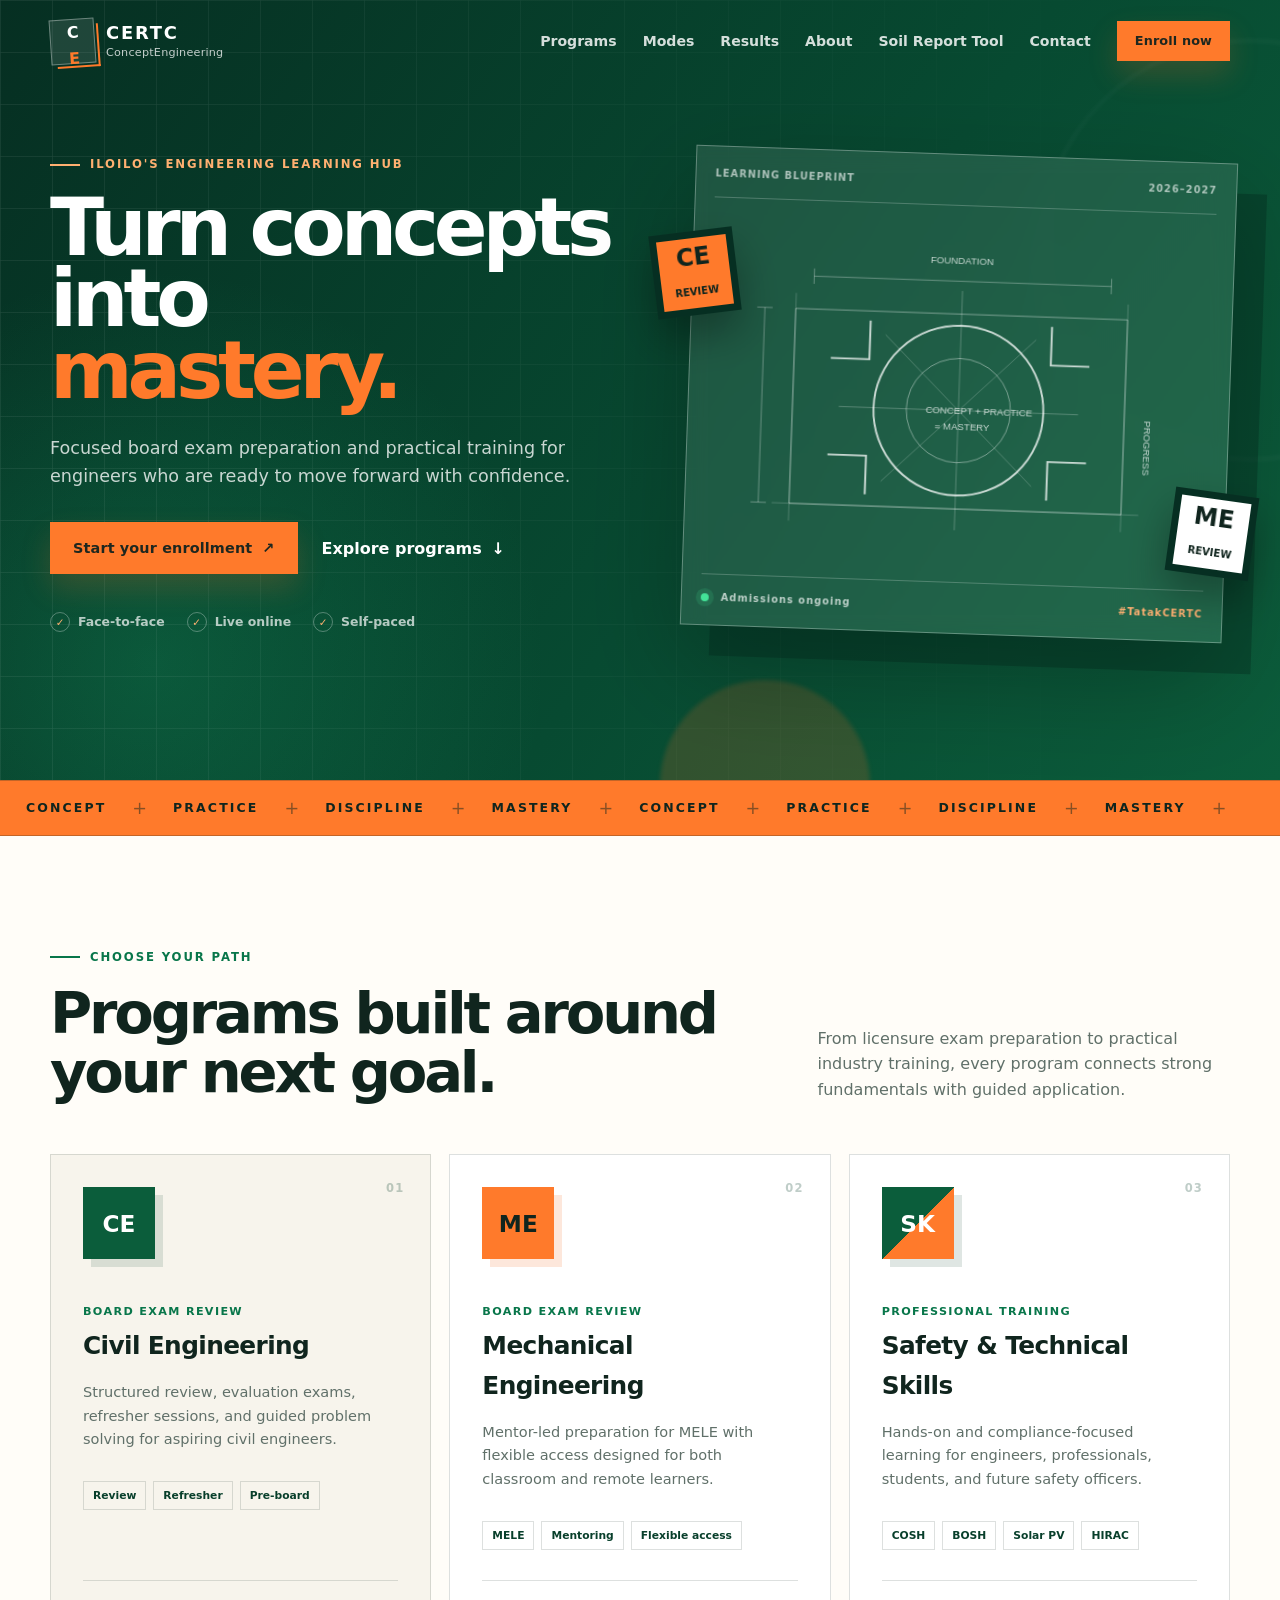
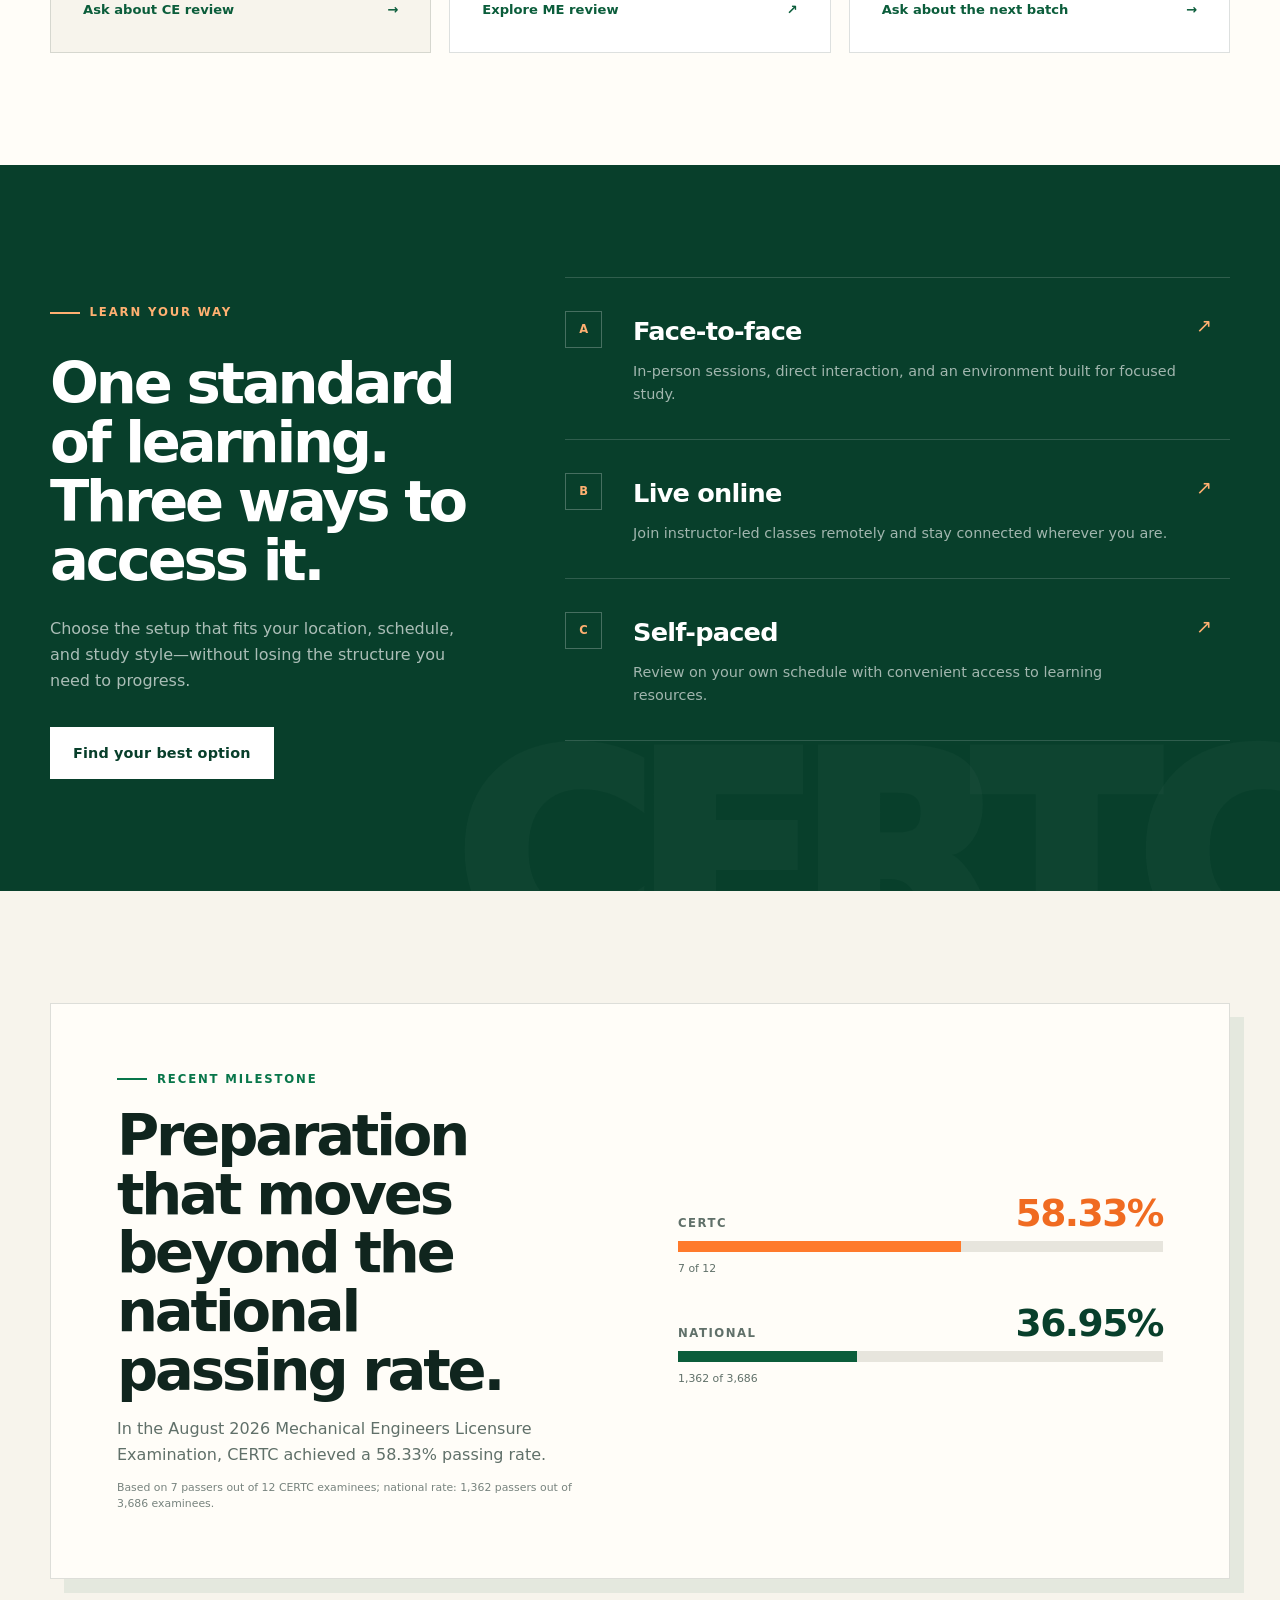
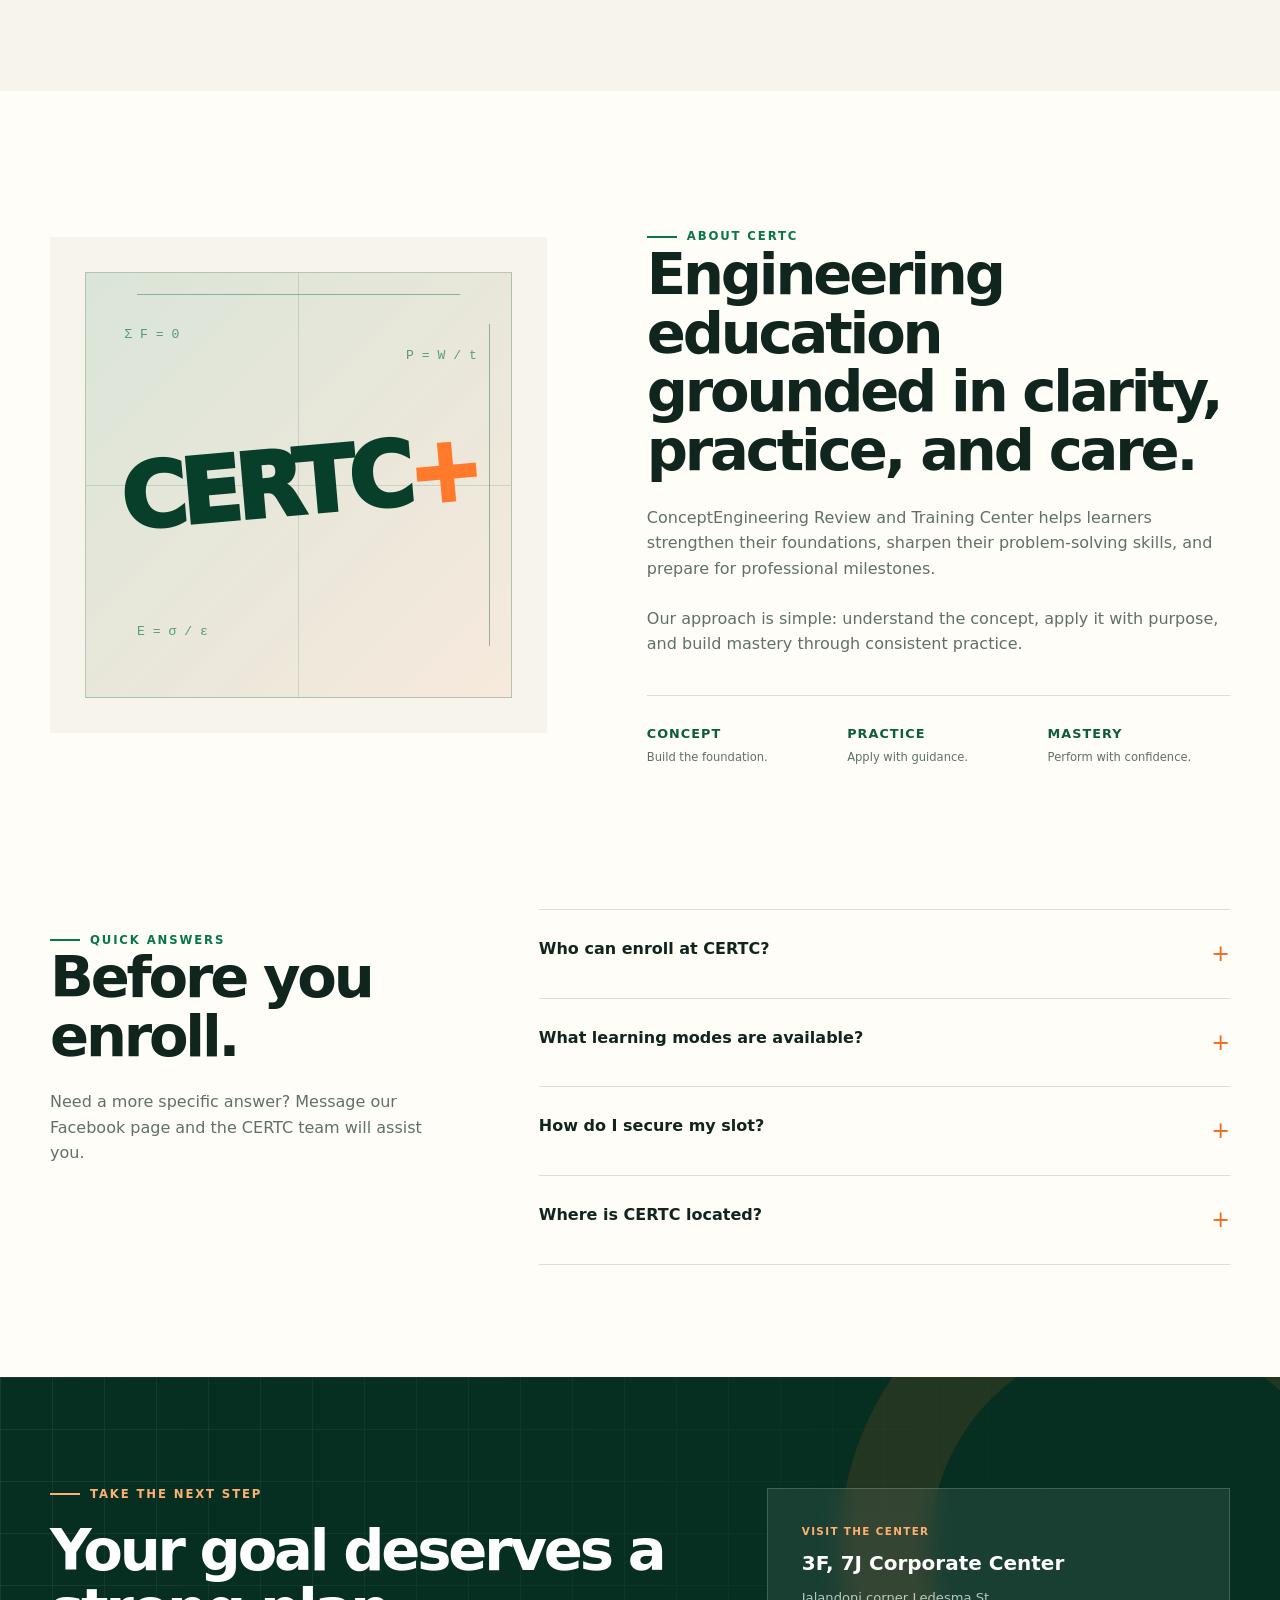
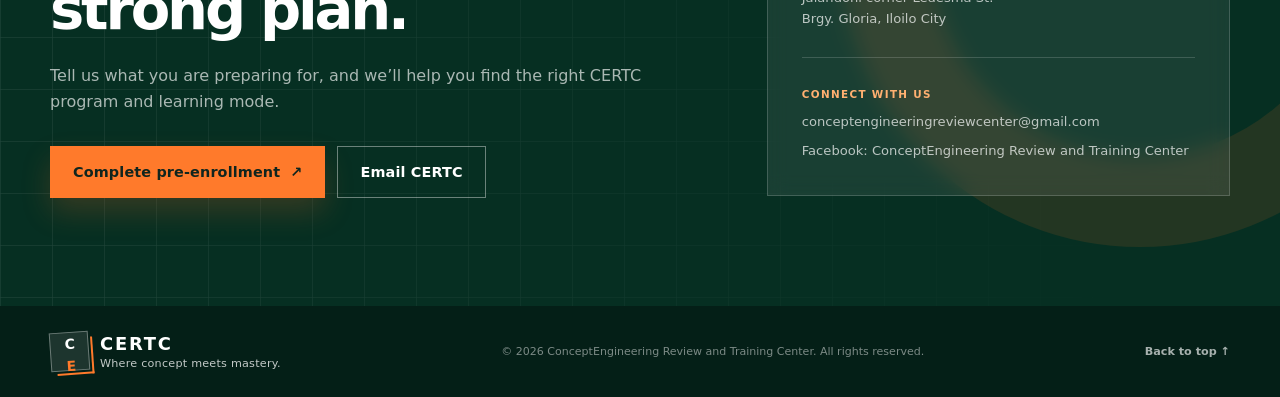
==== commit 4f06b75c: "Link soil report builder from CERTC site" ====
--- a/index.html
+++ b/index.html
@@ -37,6 +37,7 @@
         <a href="#modes">Modes</a>
         <a href="#results">Results</a>
         <a href="#about">About</a>
+        <a href="soil-report/">Soil Report Tool</a>
         <a href="#contact">Contact</a>
         <a class="button button-small" href="https://forms.gle/C2k5zzbFbLTHfvHN9" target="_blank" rel="noreferrer">Enroll now</a>
       </nav>
